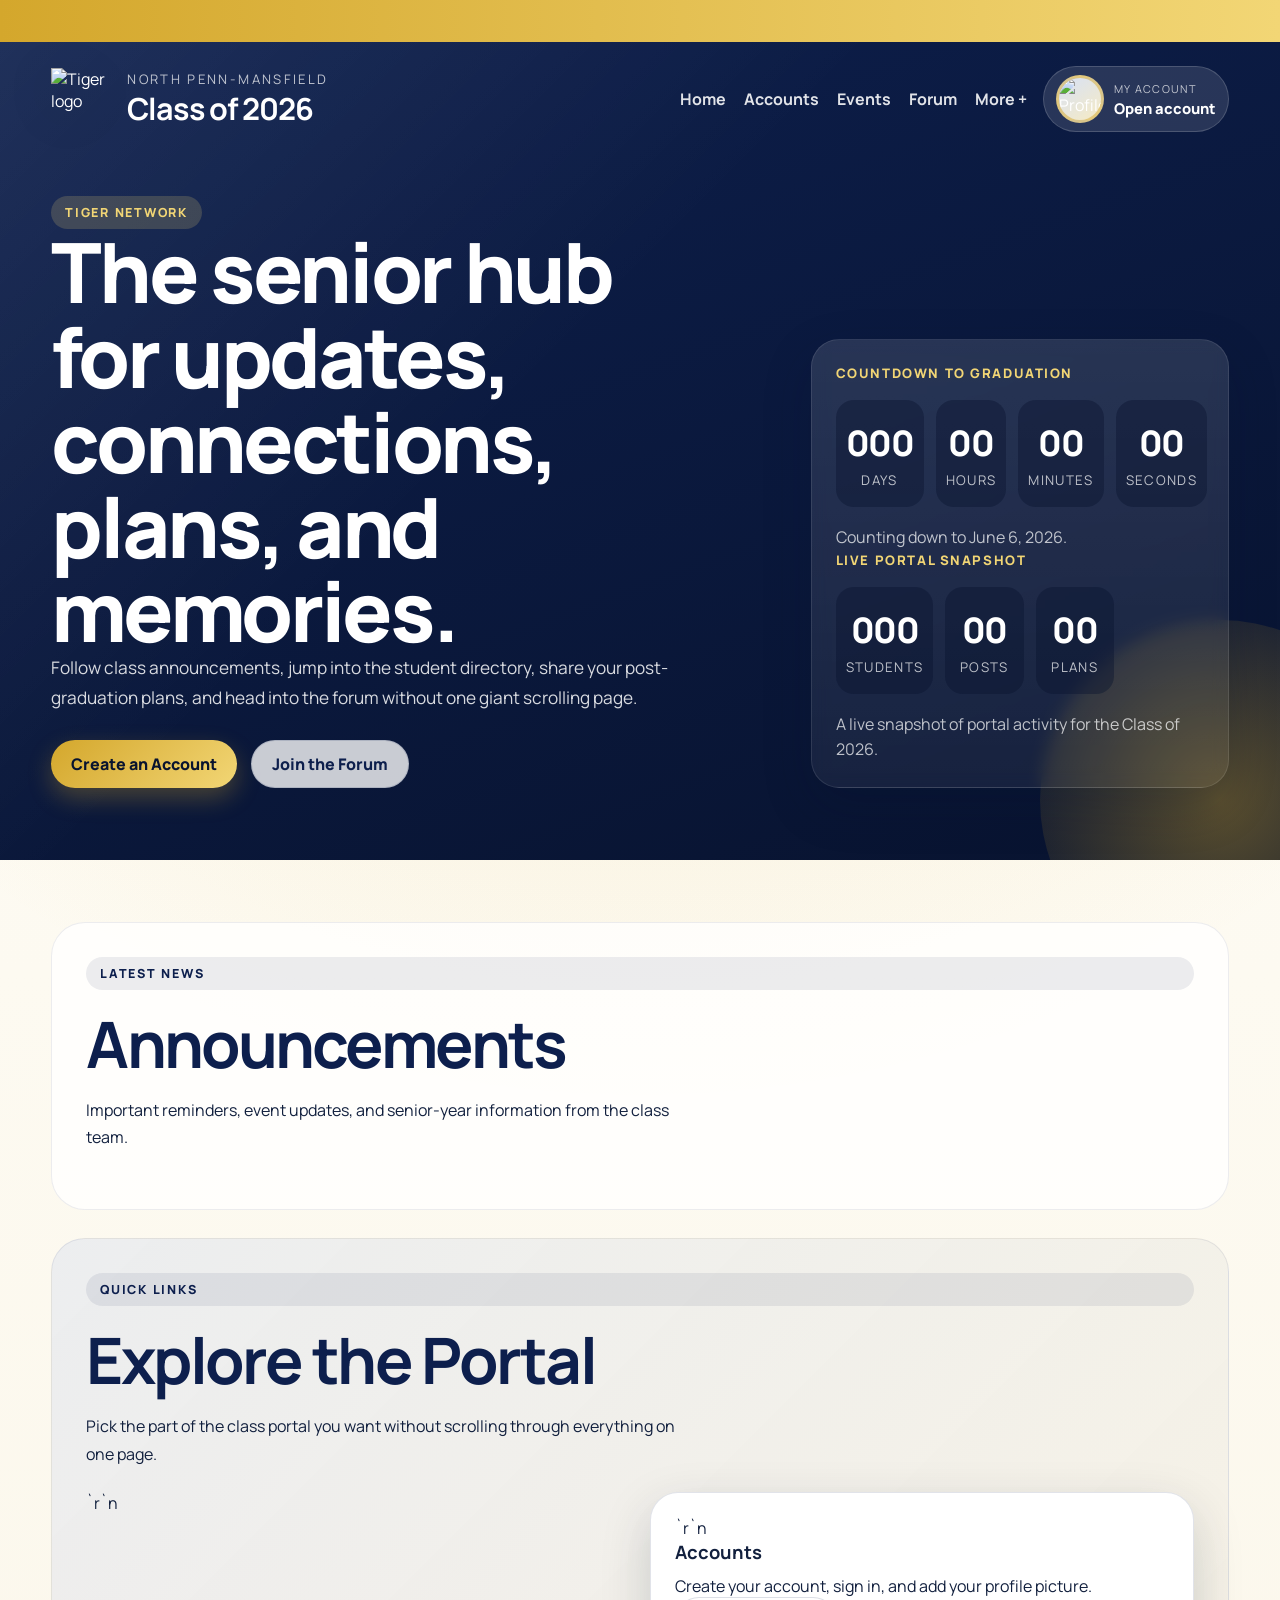
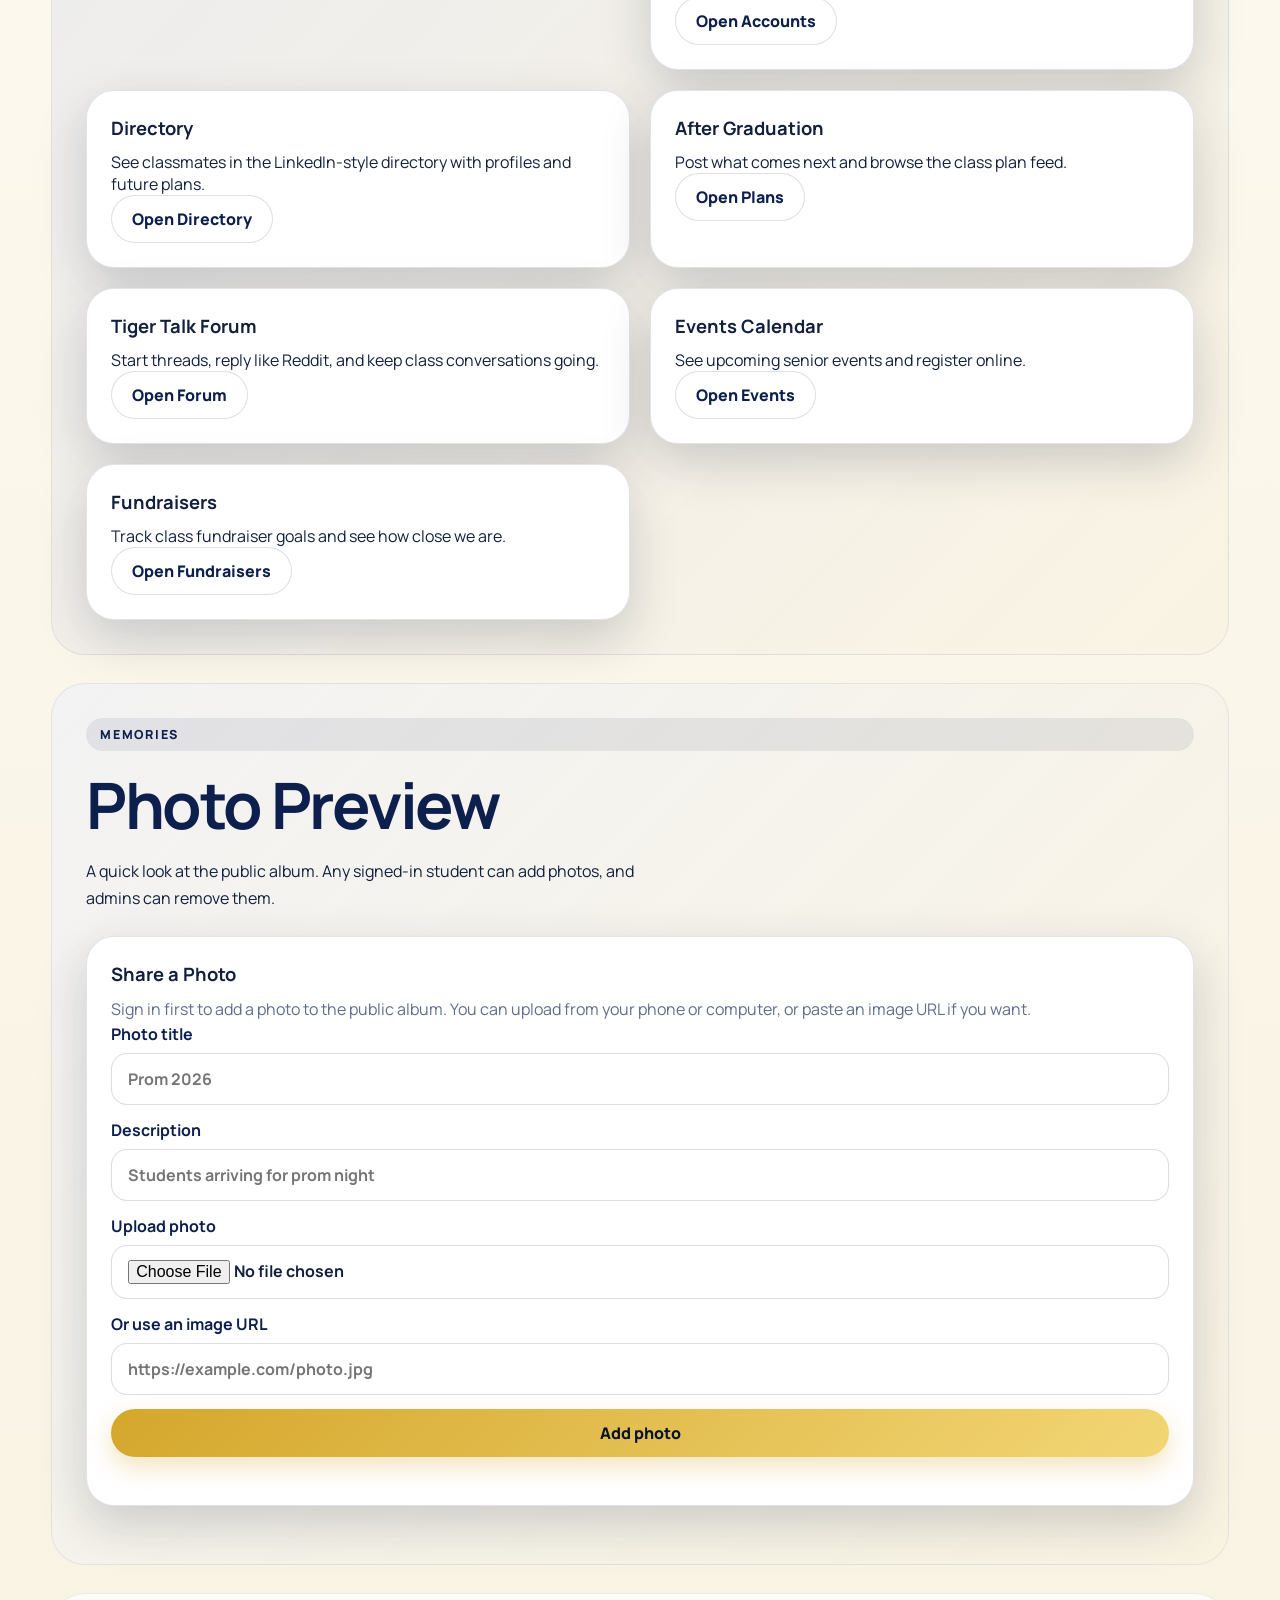
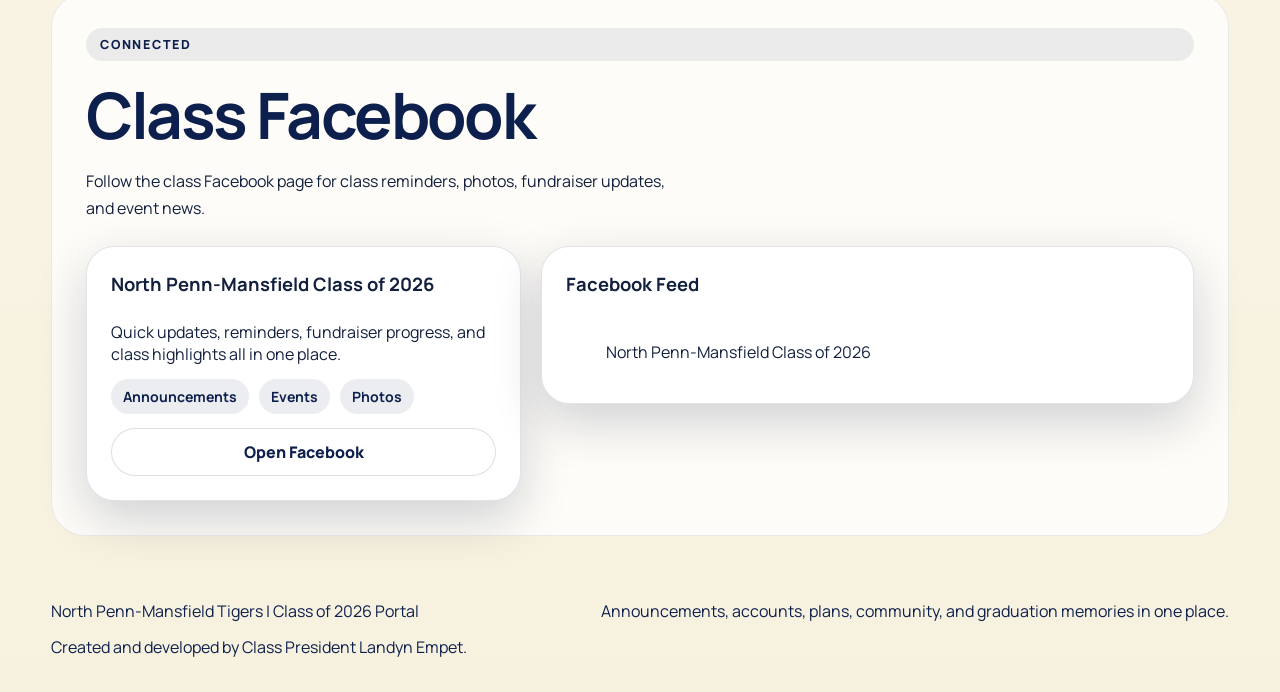
==== index.html @ 7e7d7726 "Initial commit" ====
<!DOCTYPE html>
<html lang="en">
<head>
  <meta charset="UTF-8">
  <meta name="viewport" content="width=device-width, initial-scale=1.0">
  <title>North Penn-Mansfield Class of 2026 Portal</title>
  <link rel="icon" href="https://cdn.creazilla.com/cliparts/20088/tiger-head-clipart-original.png" type="image/png">
  <link rel="preconnect" href="https://fonts.googleapis.com">
  <link rel="preconnect" href="https://fonts.gstatic.com" crossorigin>
  <link href="https://fonts.googleapis.com/css2?family=Manrope:wght@400;500;700;800&display=swap" rel="stylesheet">
  <link rel="stylesheet" href="styles.css">
</head>
<body>
  <div id="fb-root"></div>
  <script async defer crossorigin="anonymous" src="https://connect.facebook.net/en_US/sdk.js#xfbml=1&version=v25.0&appId=APP_ID"></script>
  <div class="page-shell">
    <div class="top-banner">
      <div class="banner-track" id="banner-track">Class of 2026 updates will appear here.</div>
    </div>
    <header class="hero">
      <nav class="topbar">
        <a class="brand" href="index.html">
          <img class="brand-image" src="https://cdn.creazilla.com/cliparts/20088/tiger-head-clipart-original.png" alt="Tiger logo">
          <div>
            <p>North Penn-Mansfield</p>
            <h1>Class of 2026</h1>
          </div>
        </a>
        <div class="topbar-right">
          <div class="nav-links">
            <a href="index.html">Home</a>
            <a href="accounts.html">Accounts</a>
            <a href="events.html">Events</a>
            <a href="forum.html">Forum</a>
            <details class="nav-more">
              <summary>More</summary>
              <div class="nav-more-menu">
                <a href="directory.html">Directory</a>
                <a href="plans.html">After Grad</a>
                <a href="fundraisers.html">Fundraisers</a>
                <a href="officers.html">Class Officers</a>
                <a href="admin.html" class="admin-link hidden">Admin</a>
              </div>
            </details>
          </div>
          <a class="topbar-profile hidden" id="topbar-profile-link" href="accounts.html">
            <img class="profile-avatar small" id="topbar-profile-avatar" src="https://cdn.creazilla.com/cliparts/20088/tiger-head-clipart-original.png" alt="Profile picture">
            <div class="topbar-profile-text">
              <span class="topbar-profile-label">My Account</span>
              <span class="topbar-profile-name" id="topbar-profile-name">Open account</span>
            </div>
          </a>
        </div>
      </nav>

      <section class="hero-content">
        <div class="hero-copy">
          <p class="eyebrow">Tiger Network</p>
          <h2>The senior hub for updates, connections, plans, and memories.</h2>
          <p class="hero-text">
            Follow class announcements, jump into the student directory, share your post-graduation plans,
            and head into the forum without one giant scrolling page.
          </p>
          <div class="hero-actions">
            <a class="button button-primary" href="accounts.html" id="hero-create-account">Create an Account</a>
            <a class="button button-secondary" href="forum.html">Join the Forum</a>
          </div>
        </div>

        <aside class="hero-card">
          <p class="card-label">Countdown To Graduation</p>
          <div class="countdown">
            <div>
              <span id="grad-days">000</span>
              <small>Days</small>
            </div>
            <div>
              <span id="grad-hours">00</span>
              <small>Hours</small>
            </div>
            <div>
              <span id="grad-minutes">00</span>
              <small>Minutes</small>
            </div>
            <div>
              <span id="grad-seconds">00</span>
              <small>Seconds</small>
            </div>
          </div>
          <p class="card-note">Counting down to June 6, 2026.</p>
          <p class="card-label">Live Portal Snapshot</p>
          <div class="countdown portal-stats">
            <div>
              <span id="stat-students">000</span>
              <small>Students</small>
            </div>
            <div>
              <span id="stat-posts">00</span>
              <small>Posts</small>
            </div>
            <div>
              <span id="stat-plans">00</span>
              <small>Plans</small>
            </div>
          </div>
          <p class="card-note">A live snapshot of portal activity for the Class of 2026.</p>
        </aside>
      </section>
    </header>

    <main>
      <section class="section" id="announcements">
        <div class="section-heading">
          <p class="eyebrow">Latest News</p>
          <h3>Announcements</h3>
          <p>Important reminders, event updates, and senior-year information from the class team.</p>
        </div>
        <div class="announcement-grid" id="announcement-list"></div>
      </section>

      <section class="section portal-section">
        <div class="section-heading">
          <p class="eyebrow">Quick Links</p>
          <h3>Explore the Portal</h3>
          <p>Pick the part of the class portal you want without scrolling through everything on one page.</p>
        </div>
        <div class="portal-grid two-up">`r`n          <article class="portal-card">`r`n            <h4>Accounts</h4>
            <p>Create your account, sign in, and add your profile picture.</p>
            <a class="button button-secondary" href="accounts.html">Open Accounts</a>
          </article>
          <article class="portal-card">
            <h4>Directory</h4>
            <p>See classmates in the LinkedIn-style directory with profiles and future plans.</p>
            <a class="button button-secondary" href="directory.html">Open Directory</a>
          </article>
          <article class="portal-card">
            <h4>After Graduation</h4>
            <p>Post what comes next and browse the class plan feed.</p>
            <a class="button button-secondary" href="plans.html">Open Plans</a>
          </article>
          <article class="portal-card">
            <h4>Tiger Talk Forum</h4>
            <p>Start threads, reply like Reddit, and keep class conversations going.</p>
            <a class="button button-secondary" href="forum.html">Open Forum</a>
          </article>
          <article class="portal-card">
            <h4>Events Calendar</h4>
            <p>See upcoming senior events and register online.</p>
            <a class="button button-secondary" href="events.html">Open Events</a>
          </article>
          <article class="portal-card">
            <h4>Fundraisers</h4>
            <p>Track class fundraiser goals and see how close we are.</p>
            <a class="button button-secondary" href="fundraisers.html">Open Fundraisers</a>
          </article>
        </div>
      </section>

      <section class="section album-section">
        <div class="section-heading">
          <p class="eyebrow">Memories</p>
          <h3>Photo Preview</h3>
          <p>A quick look at the public album. Any signed-in student can add photos, and admins can remove them.</p>
        </div>
        <article class="portal-card album-submit-card">
          <h4>Share a Photo</h4>
          <p class="required-note">Sign in first to add a photo to the public album. You can upload from your phone or computer, or paste an image URL if you want.</p>
          <form id="public-album-form" class="admin-form">
            <label>Photo title<input type="text" name="title" placeholder="Prom 2026" required></label>
            <label>Description<input type="text" name="description" placeholder="Students arriving for prom night" required></label>
            <label>Upload photo<input type="file" name="imageFile" accept="image/*"></label>
            <label>Or use an image URL<input type="url" name="imageUrl" placeholder="https://example.com/photo.jpg"></label>
            <button type="submit" class="button button-primary admin-submit">Add photo</button>
          </form>
          <p class="admin-status" id="album-status" aria-live="polite"></p>
        </article>
        <div class="album-grid" id="album-list"></div>
      </section>

      <section class="section">
        <div class="section-heading">
          <p class="eyebrow">Connected</p>
          <h3>Class Facebook</h3>
          <p>Follow the class Facebook page for class reminders, photos, fundraiser updates, and event news.</p>
        </div>
        <div class="portal-grid two-up facebook-layout">
          <article class="portal-card facebook-summary-card">
            <h4>North Penn-Mansfield Class of 2026</h4>
            <p>Quick updates, reminders, fundraiser progress, and class highlights all in one place.</p>
            <div class="facebook-chip-row">
              <span>Announcements</span>
              <span>Events</span>
              <span>Photos</span>
            </div>
            <a class="button button-secondary facebook-open-button" href="https://www.facebook.com/profile.php?id=61573898025906#" target="_blank" rel="noreferrer">Open Facebook</a>
          </article>
          <article class="portal-card facebook-spotlight">
            <h4>Facebook Feed</h4>
            <div class="fb-page" data-href="https://www.facebook.com/profile.php?id=61573898025906#" data-tabs="timeline, events" data-width="1500" data-height="500" data-small-header="false" data-adapt-container-width="true" data-hide-cover="false" data-show-facepile="true"><blockquote cite="https://www.facebook.com/profile.php?id=61573898025906#" class="fb-xfbml-parse-ignore"><a href="https://www.facebook.com/profile.php?id=61573898025906#">North Penn-Mansfield Class of 2026</a></blockquote></div>
            
          </article>
        </div>
      </section>
    </main>

    <footer class="footer">
      <p>North Penn-Mansfield Tigers | Class of 2026 Portal</p>
      <p>Announcements, accounts, plans, community, and graduation memories in one place.</p>
      <p>Created and developed by Class President Landyn Empet.</p>
    </footer>
  </div>

  <script src="https://cdn.jsdelivr.net/npm/@supabase/supabase-js@2/dist/umd/supabase.js"></script>
  <script src="supabase-config.js"></script>
  <script src="script.js"></script>
</body>
</html>
---- styles.css ----
:root {
  --navy: #0d1f4d;
  --navy-deep: #08132f;
  --gold: #d4a72c;
  --gold-soft: #f2d675;
  --white: #ffffff;
  --paper: #fffdf7;
  --text: #12203e;
  --muted: #5f6d8f;
  --line: rgba(13, 31, 77, 0.12);
  --shadow: 0 18px 50px rgba(8, 19, 47, 0.18);
  --radius-lg: 28px;
}

* { box-sizing: border-box; }
html { scroll-behavior: smooth; }
body {
  margin: 0;
  font-family: "Manrope", sans-serif;
  color: var(--text);
  background: radial-gradient(circle at top, rgba(212, 167, 44, 0.24), transparent 28%), linear-gradient(180deg, #fffdf7 0%, #f7f1df 100%);
}

.top-banner {
  overflow: hidden;
  padding: 10px 0;
  background: linear-gradient(90deg, var(--gold), var(--gold-soft));
  color: var(--navy-deep);
  font-weight: 800;
  letter-spacing: 0.04em;
}

.banner-track {
  display: inline-block;
  padding-left: 100%;
  white-space: nowrap;
  animation: marquee 22s linear infinite;
}

@keyframes marquee {
  from { transform: translateX(0); }
  to { transform: translateX(-100%); }
}

a { color: inherit; text-decoration: none; }
button, input, textarea, select { font: inherit; }
.hidden { display: none; }
.page-shell { min-height: 100vh; }

.hero {
  position: relative;
  overflow: hidden;
  padding: 24px clamp(20px, 4vw, 56px) 72px;
  background: linear-gradient(135deg, rgba(255, 255, 255, 0.08), transparent 42%), linear-gradient(160deg, var(--navy) 0%, var(--navy-deep) 100%);
  color: var(--white);
}
.hero::after {
  content: "";
  position: absolute;
  inset: auto -120px -120px auto;
  width: 360px;
  height: 360px;
  border-radius: 50%;
  background: radial-gradient(circle, rgba(212, 167, 44, 0.4), rgba(212, 167, 44, 0));
}
.topbar, .hero-content, main, .footer { position: relative; z-index: 1; }
.topbar {
  display: flex;
  align-items: center;
  justify-content: space-between;
  gap: 20px;
}
.brand {
  display: flex;
  align-items: center;
  gap: 14px;
}

.brand:hover {
  opacity: 0.96;
}
.brand p, .brand h1, .footer p, .section-heading p, .hero-copy p, .portal-card p, .announcement-card p, .album-copy p, .directory-card p, .plan-item p, .forum-post p, .admin-card p { margin: 0; }
.brand-mark {
  display: grid;
  place-items: center;
  width: 58px;
  height: 58px;
  border-radius: 16px;
  background: linear-gradient(145deg, var(--gold) 0%, var(--gold-soft) 100%);
  color: var(--navy-deep);
  font-family: "Manrope", sans-serif;
  font-size: 1.8rem;
  letter-spacing: 0.08em;
}
.brand-image {
  width: 62px;
  height: 62px;
  object-fit: contain;
  filter: drop-shadow(0 10px 22px rgba(0, 0, 0, 0.2));
}
.brand p {
  font-size: 0.82rem;
  letter-spacing: 0.18em;
  text-transform: uppercase;
  opacity: 0.72;
}
.brand h1 {
  font-size: 1.9rem;
  letter-spacing: -0.03em;
}
.topbar-right {
  display: flex;
  align-items: center;
  gap: 16px;
}
.nav-links {
  display: flex;
  flex-wrap: wrap;
  gap: 18px;
  font-weight: 700;
}
.nav-links a { opacity: 0.88; }
.topbar-profile {
  display: inline-flex;
  align-items: center;
  gap: 10px;
  min-width: 0;
  padding: 8px 12px;
  border-radius: 999px;
  background: rgba(255, 255, 255, 0.12);
  border: 1px solid rgba(255, 255, 255, 0.16);
}

.topbar-profile-text {
  display: grid;
  gap: 2px;
  min-width: 0;
}

.topbar-profile-label {
  font-size: 0.68rem;
  letter-spacing: 0.12em;
  text-transform: uppercase;
  color: rgba(255, 255, 255, 0.72);
}

.topbar-profile-name {
  max-width: 150px;
  overflow: hidden;
  text-overflow: ellipsis;
  white-space: nowrap;
  font-size: 0.92rem;
  font-weight: 800;
}
.hero-content {
  display: grid;
  grid-template-columns: minmax(0, 1.4fr) minmax(290px, 0.8fr);
  gap: 28px;
  align-items: end;
  margin-top: 64px;
}
.eyebrow {
  display: inline-block;
  margin-bottom: 14px;
  padding: 8px 14px;
  border-radius: 999px;
  background: rgba(242, 214, 117, 0.18);
  color: var(--gold-soft);
  font-size: 0.78rem;
  font-weight: 800;
  letter-spacing: 0.14em;
  text-transform: uppercase;
}
.hero-copy h2, .section-heading h3 {
  margin: 0;
  font-family: "Manrope", sans-serif;
  letter-spacing: -0.04em;
}
.hero-copy h2 {
  max-width: 11ch;
  font-size: clamp(2.8rem, 7vw, 5.2rem);
  line-height: 1.02;
  font-weight: 800;
}
.hero-text {
  max-width: 58ch;
  margin-top: 18px;
  font-size: 1.08rem;
  line-height: 1.7;
  color: rgba(255, 255, 255, 0.84);
}
.hero-actions {
  display: flex;
  flex-wrap: wrap;
  gap: 14px;
  margin-top: 28px;
}

.button {
  display: inline-flex;
  align-items: center;
  justify-content: center;
  min-height: 48px;
  padding: 0 20px;
  border-radius: 999px;
  font-weight: 800;
  transition: transform 180ms ease, box-shadow 180ms ease, background 180ms ease;
}
.button:hover { transform: translateY(-2px); }
.button-primary {
  border: 0;
  background: linear-gradient(135deg, var(--gold) 0%, var(--gold-soft) 100%);
  color: var(--navy-deep);
  box-shadow: 0 10px 24px rgba(212, 167, 44, 0.3);
  cursor: pointer;
}
.button-secondary {
  border: 1px solid rgba(13, 31, 77, 0.14);
  background: rgba(255, 255, 255, 0.78);
  color: var(--navy);
  cursor: pointer;
}
.hero-card, .announcement-card, .portal-card, .album-card, .directory-card, .plan-item, .forum-post, .admin-card, .account-status-card {
  border-radius: var(--radius-lg);
  box-shadow: var(--shadow);
}
.hero-card {
  padding: 24px;
  background: linear-gradient(180deg, rgba(255, 255, 255, 0.12), rgba(255, 255, 255, 0.06));
  backdrop-filter: blur(8px);
  border: 1px solid rgba(255, 255, 255, 0.1);
}
.card-label, .card-note { margin: 0; }
.card-label, .status-label {
  color: var(--gold-soft);
  font-size: 0.82rem;
  font-weight: 800;
  letter-spacing: 0.12em;
  text-transform: uppercase;
}
.status-label { color: var(--navy); }
.countdown {
  display: grid;
  grid-template-columns: repeat(4, 1fr);
  gap: 12px;
  margin: 18px 0;
}
.countdown div {
  padding: 18px 10px;
  border-radius: 18px;
  background: rgba(8, 19, 47, 0.4);
  text-align: center;
}
.countdown span {
  display: block;
  font-family: "Manrope", sans-serif;
  font-size: 2.2rem;
  letter-spacing: -0.04em;
  font-weight: 800;
}
.countdown small {
  display: block;
  margin-top: 4px;
  color: rgba(255, 255, 255, 0.72);
  text-transform: uppercase;
  letter-spacing: 0.1em;
}
.card-note { color: rgba(255, 255, 255, 0.72); line-height: 1.6; }
main { padding: 34px clamp(20px, 4vw, 56px) 64px; }
.section {
  margin-top: 28px;
  padding: 34px;
  border-radius: 34px;
  background: rgba(255, 255, 255, 0.76);
  border: 1px solid rgba(13, 31, 77, 0.08);
}
.section-heading {
  display: grid;
  gap: 10px;
  margin-bottom: 24px;
}
.section-heading .eyebrow {
  color: var(--navy);
  background: rgba(13, 31, 77, 0.08);
}
.section-heading h3 {
  font-size: clamp(2.3rem, 5vw, 4rem);
  color: var(--navy);
}
.section-heading p:last-child { max-width: 60ch; line-height: 1.7; }
.announcement-grid, .portal-grid, .directory-grid, .album-grid, .admin-grid, .admin-metrics-grid {
  display: grid;
  gap: 20px;
}
.announcement-grid { grid-template-columns: repeat(3, minmax(0, 1fr)); }
.announcement-card, .portal-card, .directory-card, .album-card, .plan-item, .forum-post, .admin-card, .account-status-card {
  padding: 24px;
  background: var(--white);
}
.announcement-card.featured {
  background: linear-gradient(160deg, var(--navy) 0%, #17336f 100%);
  color: var(--white);
}
.tag {
  display: inline-flex;
  margin-bottom: 16px;
  padding: 7px 12px;
  border-radius: 999px;
  background: rgba(212, 167, 44, 0.16);
  color: var(--gold);
  font-size: 0.78rem;
  font-weight: 800;
  letter-spacing: 0.08em;
  text-transform: uppercase;
}

.user-flair {
  display: inline-flex;
  align-items: center;
  margin-left: 8px;
  padding: 4px 10px;
  border-radius: 999px;
  background: rgba(13, 31, 77, 0.1);
  color: var(--navy);
  font-size: 0.72rem;
  font-weight: 800;
  letter-spacing: 0.08em;
  text-transform: uppercase;
}
.portal-section { background: linear-gradient(135deg, rgba(13, 31, 77, 0.08), rgba(212, 167, 44, 0.12)), rgba(255, 255, 255, 0.86); }
.account-status-card {
  display: flex;
  align-items: center;
  justify-content: space-between;
  gap: 16px;
  margin-bottom: 20px;
}
.account-status-main {
  display: flex;
  align-items: center;
  gap: 16px;
}
.account-status-card h4, .portal-card h4, .directory-card h4, .album-copy h4, .plan-item h4, .forum-post h4, .admin-card h4, .announcement-card h4 {
  margin: 0 0 10px;
  font-size: 1.15rem;
}
.portal-card, .directory-card, .album-card, .plan-item, .forum-post { border: 1px solid var(--line); }
.two-up { grid-template-columns: repeat(2, minmax(0, 1fr)); }
.forum-layout { grid-template-columns: minmax(280px, 0.85fr) minmax(0, 1.15fr); }
.admin-form {
  display: grid;
  gap: 14px;
}
.admin-form label {
  display: grid;
  gap: 8px;
  font-weight: 700;
  color: var(--navy);
}

.required-note {
  color: var(--muted);
  line-height: 1.6;
  margin-bottom: 14px;
}
.admin-form input, .admin-form textarea, .admin-form select {
  width: 100%;
  padding: 14px 16px;
  border: 1px solid rgba(13, 31, 77, 0.15);
  border-radius: 16px;
  color: var(--text);
  background: rgba(255, 255, 255, 0.94);
}
.admin-form textarea { resize: vertical; min-height: 120px; }
.checkbox-row { grid-template-columns: auto 1fr; align-items: center; }
.checkbox-row input { width: 18px; height: 18px; margin: 0; }
.split-section { background: linear-gradient(135deg, rgba(212, 167, 44, 0.12), transparent 48%), rgba(255, 255, 255, 0.88); }
.directory-grid { grid-template-columns: repeat(3, minmax(0, 1fr)); }
.directory-card { position: relative; overflow: hidden; }
.directory-card::before {
  content: "";
  position: absolute;
  inset: 0 auto 0 0;
  width: 8px;
  background: linear-gradient(180deg, var(--gold), var(--navy));
}
.profile-row {
  display: flex;
  align-items: center;
  gap: 14px;
}
.profile-avatar {
  width: 60px;
  height: 60px;
  border-radius: 50%;
  object-fit: cover;
  flex: 0 0 auto;
  border: 3px solid rgba(212, 167, 44, 0.5);
  background: linear-gradient(145deg, #d7e1f7, #f6ebc4);
}

.profile-avatar.uploading {
  opacity: 0.65;
}
.profile-avatar.small {
  width: 48px;
  height: 48px;
}
.directory-meta {
  display: grid;
  gap: 8px;
  margin-top: 16px;
  color: var(--muted);
  line-height: 1.6;
}
.album-section { background: linear-gradient(135deg, rgba(13, 31, 77, 0.05), rgba(212, 167, 44, 0.12)), rgba(255, 255, 255, 0.84); }
.album-grid { grid-template-columns: repeat(3, minmax(0, 1fr)); }
.album-submit-card { margin-bottom: 24px; }
.profile-edit-grid {
  display: grid;
  gap: 20px;
}

.mini-grid {
  display: grid;
  gap: 20px;
  grid-template-columns: repeat(2, minmax(0, 1fr));
}
.album-card { overflow: hidden; }
.album-image {
  width: 100%;
  aspect-ratio: 4 / 3;
  object-fit: cover;
  display: block;
  border-radius: 18px;
  background: linear-gradient(145deg, #d7e1f7, #f6ebc4);
}
.album-copy { padding-top: 18px; }
.album-actions {
  display: flex;
  justify-content: flex-end;
  margin-top: 14px;
}
.album-meta, .plan-meta, .forum-meta {
  margin-top: 14px;
  font-size: 0.88rem;
  font-weight: 800;
  color: var(--navy);
}
.fundraiser-progress {
  width: 100%;
  height: 16px;
  overflow: hidden;
  border-radius: 999px;
  background: rgba(13, 31, 77, 0.12);
}

.fundraiser-progress-bar {
  height: 100%;
  border-radius: inherit;
  background: linear-gradient(90deg, var(--gold), #f4db88);
}

.fundraiser-stats, .event-meta-list {
  display: flex;
  flex-wrap: wrap;
  gap: 10px 18px;
  margin-top: 14px;
  color: var(--navy);
  font-weight: 700;
}

.embed-frame {
  width: 100%;
  min-height: 520px;
  border: 1px solid var(--line);
  border-radius: 22px;
  background: rgba(255, 255, 255, 0.9);
}
.facebook-frame {
  min-height: 700px;
}

.social-links {
  display: grid;
  gap: 18px;
  grid-template-columns: repeat(auto-fit, minmax(220px, 1fr));
}

.social-card {
  padding: 22px;
  border-radius: 24px;
  border: 1px solid var(--line);
  background: rgba(255, 255, 255, 0.82);
  box-shadow: var(--shadow);
}
.after-grad { background: linear-gradient(180deg, rgba(13, 31, 77, 0.06), rgba(13, 31, 77, 0.02)), rgba(255, 255, 255, 0.84); }
.plan-feed, .forum-feed, .moderation-list, .control-stack { display: grid; gap: 14px; }
.plan-item, .forum-post { padding: 18px 20px; }
.forum-section { background: linear-gradient(135deg, rgba(13, 31, 77, 0.09), rgba(212, 167, 44, 0.12)), rgba(255, 255, 255, 0.88); }
.forum-post-header {
  display: flex;
  align-items: center;
  justify-content: space-between;
  gap: 12px;
  margin-bottom: 12px;
}
.forum-actions {
  display: flex;
  flex-wrap: wrap;
  gap: 12px;
  margin-top: 14px;
}

.danger-action {
  color: #a52626;
}
.forum-replies {
  display: grid;
  gap: 12px;
  margin-top: 16px;
  padding-top: 14px;
  border-top: 1px solid var(--line);
}
.reply-item {
  padding: 14px;
  border-radius: 16px;
  background: var(--paper);
  border: 1px solid var(--line);
}
.reply-head {
  display: flex;
  align-items: center;
  gap: 10px;
  margin-bottom: 10px;
}
.reply-meta {
  font-size: 0.88rem;
  font-weight: 800;
  color: var(--navy);
}
.reply-form-inline {
  display: grid;
  gap: 10px;
  margin-top: 14px;
}
.reply-form-inline textarea {
  min-height: 90px;
}
.text-action {
  padding: 0;
  border: 0;
  background: transparent;
  color: var(--navy);
  font-weight: 800;
  cursor: pointer;
}
.admin-section { background: linear-gradient(135deg, rgba(13, 31, 77, 0.08), rgba(212, 167, 44, 0.14)), rgba(255, 255, 255, 0.9); }
.admin-lockup, .admin-content { display: grid; gap: 20px; }
.admin-hidden { display: none; }
.admin-login-card { max-width: 560px; }
.admin-copy { line-height: 1.7; }
.admin-header-row {
  display: flex;
  flex-wrap: wrap;
  align-items: center;
  justify-content: space-between;
  gap: 14px;
}
.admin-metrics-grid { grid-template-columns: repeat(4, minmax(0, 1fr)); }
.metric-card h4 { margin-top: 10px; margin-bottom: 8px; font-size: 1.5rem; }
.report-item {
  padding: 16px;
  border: 1px solid var(--line);
  border-radius: 16px;
  background: var(--paper);
}
.report-actions {
  display: flex;
  gap: 12px;
  margin-top: 12px;
}

.admin-user-card {
  padding: 16px;
  border: 1px solid var(--line);
  border-radius: 16px;
  background: var(--paper);
}

.admin-user-actions {
  display: flex;
  flex-wrap: wrap;
  gap: 10px;
  margin-top: 12px;
}

.admin-user-meta {
  margin-top: 8px;
  color: var(--muted);
  line-height: 1.5;
}

.inline-form {
  display: grid;
  gap: 10px;
  margin-top: 12px;
}

.report-form,
.ban-form {
  display: none;
}

.report-form.active,
.ban-form.active {
  display: grid;
}

.ban-overlay {
  position: fixed;
  inset: 0;
  z-index: 9999;
  display: grid;
  place-items: center;
  padding: 24px;
  background: rgba(8, 19, 47, 0.94);
}

.ban-card {
  max-width: 620px;
  padding: 32px;
  border-radius: 28px;
  background: #fffdf7;
  color: var(--navy);
  text-align: center;
  box-shadow: var(--shadow);
}

.ban-countdown {
  margin: 18px 0;
  font-family: "Manrope", sans-serif;
  font-size: clamp(2.5rem, 8vw, 4.5rem);
  letter-spacing: -0.04em;
  font-weight: 800;
}
.admin-toolbar {
  display: flex;
  flex-wrap: wrap;
  align-items: center;
  gap: 14px;
}
.admin-status {
  min-height: 24px;
  font-weight: 700;
  color: var(--navy);
}
.empty-state {
  padding: 22px;
  border: 1px dashed rgba(13, 31, 77, 0.22);
  border-radius: 18px;
  background: rgba(255, 255, 255, 0.7);
  color: var(--muted);
}
.footer {
  display: flex;
  flex-wrap: wrap;
  justify-content: space-between;
  gap: 14px;
  padding: 0 clamp(20px, 4vw, 56px) 34px;
  color: var(--navy);
}
@media (max-width: 1100px) {
  .announcement-grid, .directory-grid, .album-grid, .admin-metrics-grid { grid-template-columns: repeat(2, minmax(0, 1fr)); }
}
@media (max-width: 980px) {
  .topbar, .hero-content, .announcement-grid, .two-up, .forum-layout, .directory-grid, .album-grid, .admin-grid, .admin-metrics-grid { grid-template-columns: 1fr; }
  .topbar { display: grid; }
  .topbar-right { display: grid; gap: 12px; }
  .nav-links { gap: 12px; }
  .nav-more-menu { position: static; margin-top: 10px; }
  .mini-grid { grid-template-columns: 1fr; }
}
@media (max-width: 640px) {
  .hero { padding-bottom: 48px; }
  .hero-copy h2 { max-width: 100%; }
  .section { padding: 24px 20px; }
  .account-status-card, .forum-post-header, .admin-header-row, .footer { display: grid; }
  .countdown { grid-template-columns: repeat(2, minmax(0, 1fr)); }
}

.nav-links {
  align-items: center;
}

.nav-more {
  position: relative;
}

.nav-more summary {
  list-style: none;
  cursor: pointer;
  opacity: 0.88;
}

.nav-more summary::-webkit-details-marker {
  display: none;
}

.nav-more summary::after {
  content: " +";
}

.nav-more[open] summary::after {
  content: " -";
}

.nav-more-menu {
  position: absolute;
  top: calc(100% + 10px);
  right: 0;
  min-width: 210px;
  display: grid;
  gap: 10px;
  padding: 14px;
  border-radius: 18px;
  background: rgba(8, 19, 47, 0.96);
  border: 1px solid rgba(255, 255, 255, 0.1);
  box-shadow: var(--shadow);
}

.nav-more-menu a {
  color: var(--white);
}

.facebook-spotlight {
  display: grid;
  gap: 18px;
}

.facebook-highlight-card {
  padding: 22px;
  border-radius: 24px;
  border: 1px solid var(--line);
  background: linear-gradient(135deg, rgba(13, 31, 77, 0.06), rgba(212, 167, 44, 0.14));
}

.officer-card img {
  width: 100%;
  max-width: 220px;
  aspect-ratio: 1 / 1;
  object-fit: cover;
  border-radius: 24px;
  margin-bottom: 16px;
  box-shadow: var(--shadow);
}






.nav-more-menu {
  z-index: 40;
}

.nav-more-menu a {
  display: block;
  pointer-events: auto;
}

.topbar {
  position: relative;
  z-index: 25;
}

.topbar-right,
.nav-links,
.nav-more {
  position: relative;
}

.nav-more-menu {
  z-index: 200;
}

.facebook-summary-card {
  align-content: start;
  gap: 14px;
  max-width: 440px;
}

.facebook-chip-row {
  display: flex;
  flex-wrap: wrap;
  gap: 10px;
}

.facebook-chip-row span {
  display: inline-flex;
  align-items: center;
  padding: 8px 12px;
  border-radius: 999px;
  background: rgba(13, 31, 77, 0.08);
  color: var(--navy);
  font-size: 0.88rem;
  font-weight: 700;
}

.facebook-open-button {
  width: auto;
  align-self: start;
  padding: 10px 16px;
}

.fb-page span,
.fb-page iframe {
  max-width: 100% !important;
}
.facebook-layout {
  grid-template-columns: minmax(300px, 0.8fr) minmax(0, 1.2fr);
  align-items: start;
}

.facebook-summary-card {
  display: grid;
  align-self: start;
  min-height: 0;
  height: fit-content;
  max-width: none;
}

.facebook-spotlight {
  align-content: start;
}

.facebook-spotlight .fb-page {
  display: block;
  width: 100%;
}

.facebook-spotlight .fb-page span,
.facebook-spotlight .fb-page iframe {
  width: 100% !important;
}

@media (max-width: 980px) {
  .facebook-layout {
    grid-template-columns: 1fr;
  }
}
.officer-card img {
  object-position: center center;
  display: block;
  margin-left: auto;
  margin-right: auto;
}
.signup-success-overlay {
  position: fixed;
  inset: 0;
  z-index: 10000;
  display: grid;
  place-items: center;
  padding: 24px;
  background: rgba(8, 19, 47, 0.88);
}

.signup-success-card {
  width: min(100%, 620px);
  padding: 34px;
  border-radius: 28px;
  background: #fffdf7;
  color: var(--navy);
  text-align: center;
  box-shadow: var(--shadow);
  display: grid;
  gap: 16px;
}

.signup-success-card h3 {
  margin: 0;
  font-size: clamp(2rem, 4vw, 2.8rem);
  letter-spacing: -0.04em;
}

.signup-success-card p {
  margin: 0;
  line-height: 1.7;
}
.banned-page-card {
  max-width: 760px;
  margin: 48px auto;
}
.signup-success-overlay.hidden {
  display: none;
}
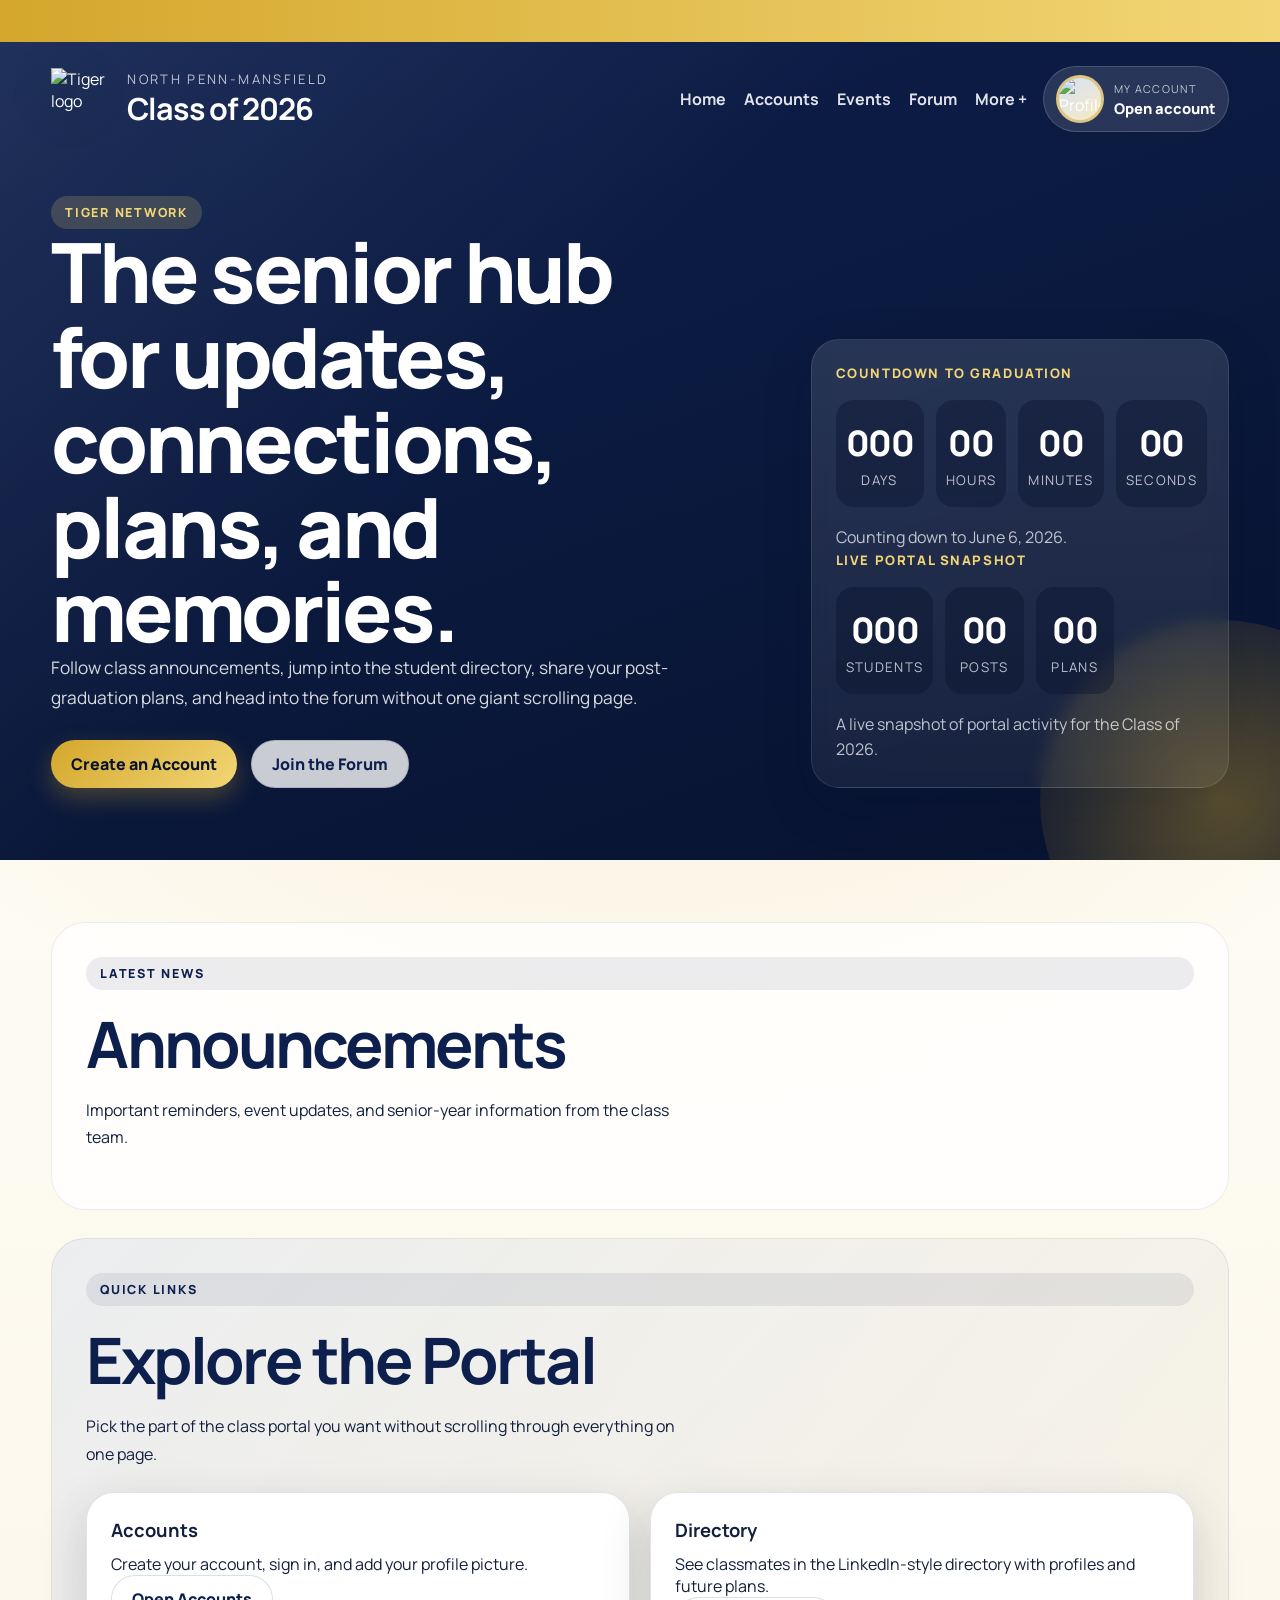
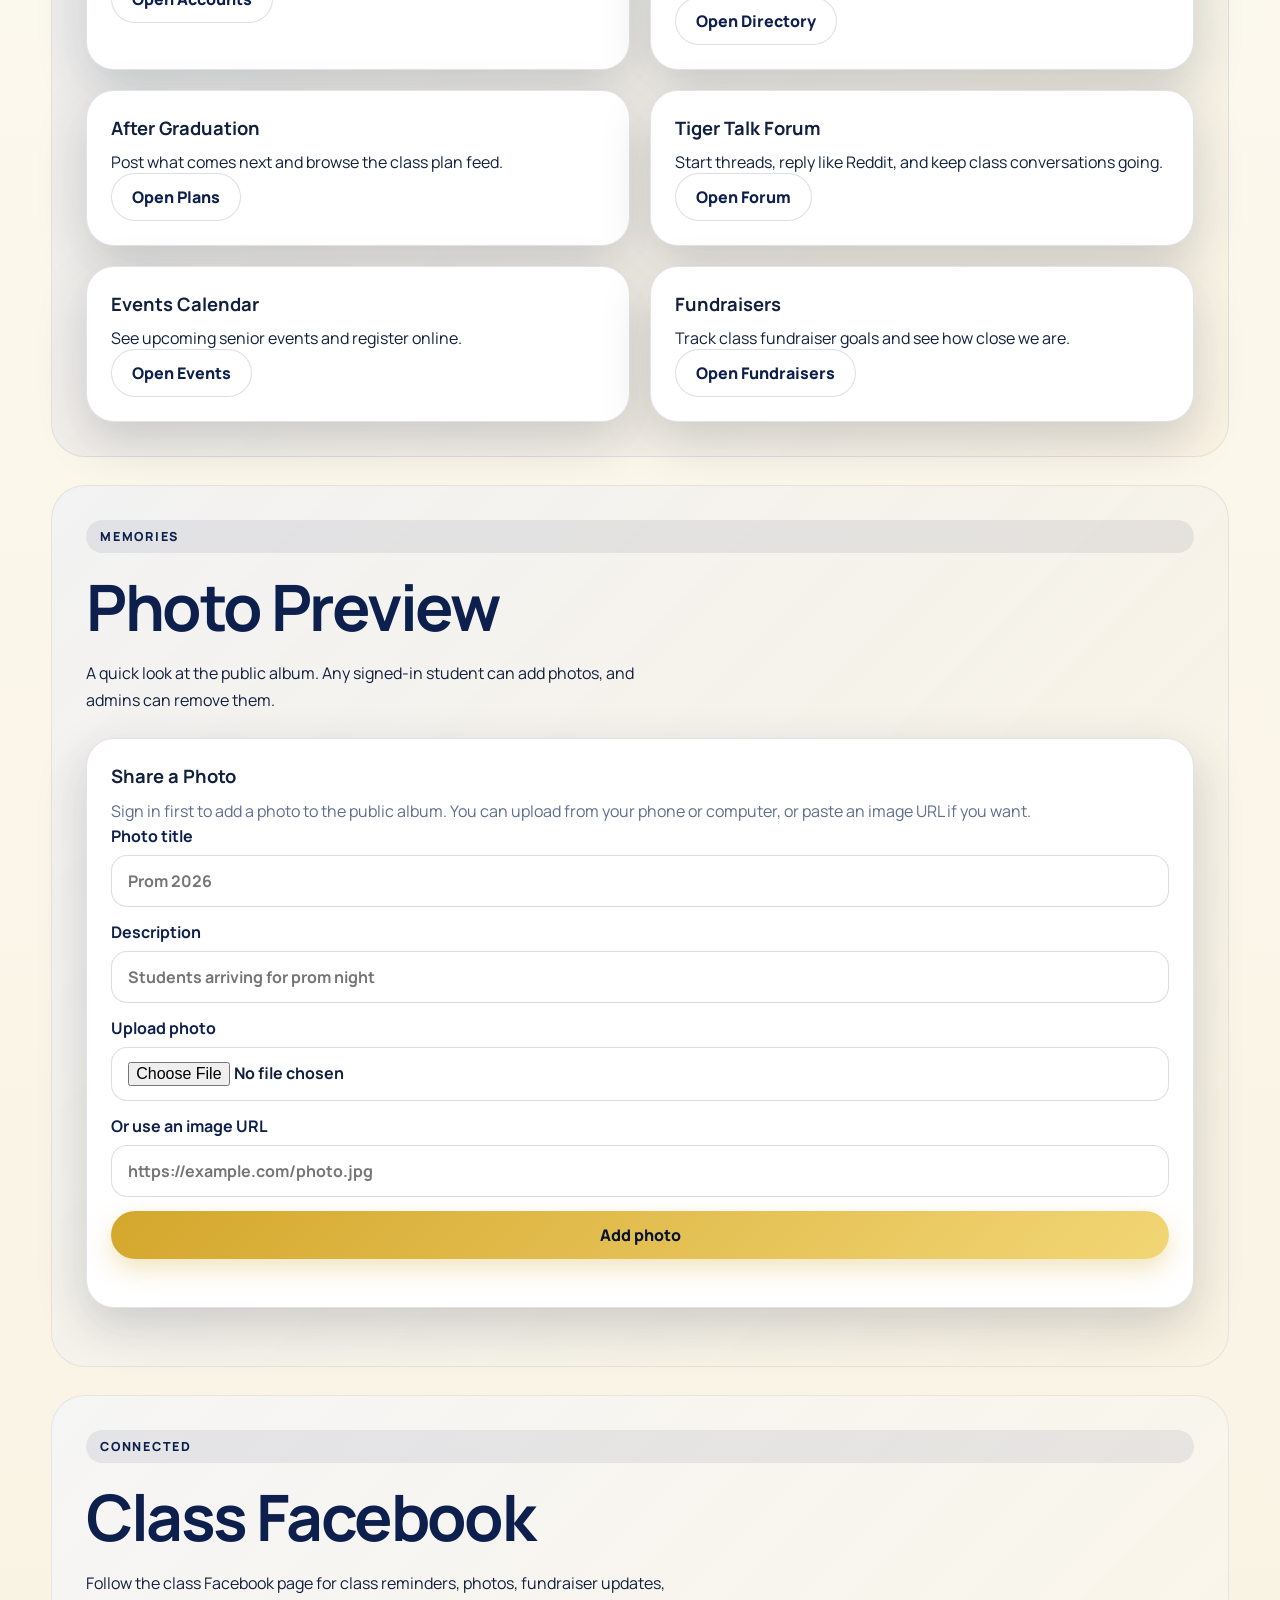
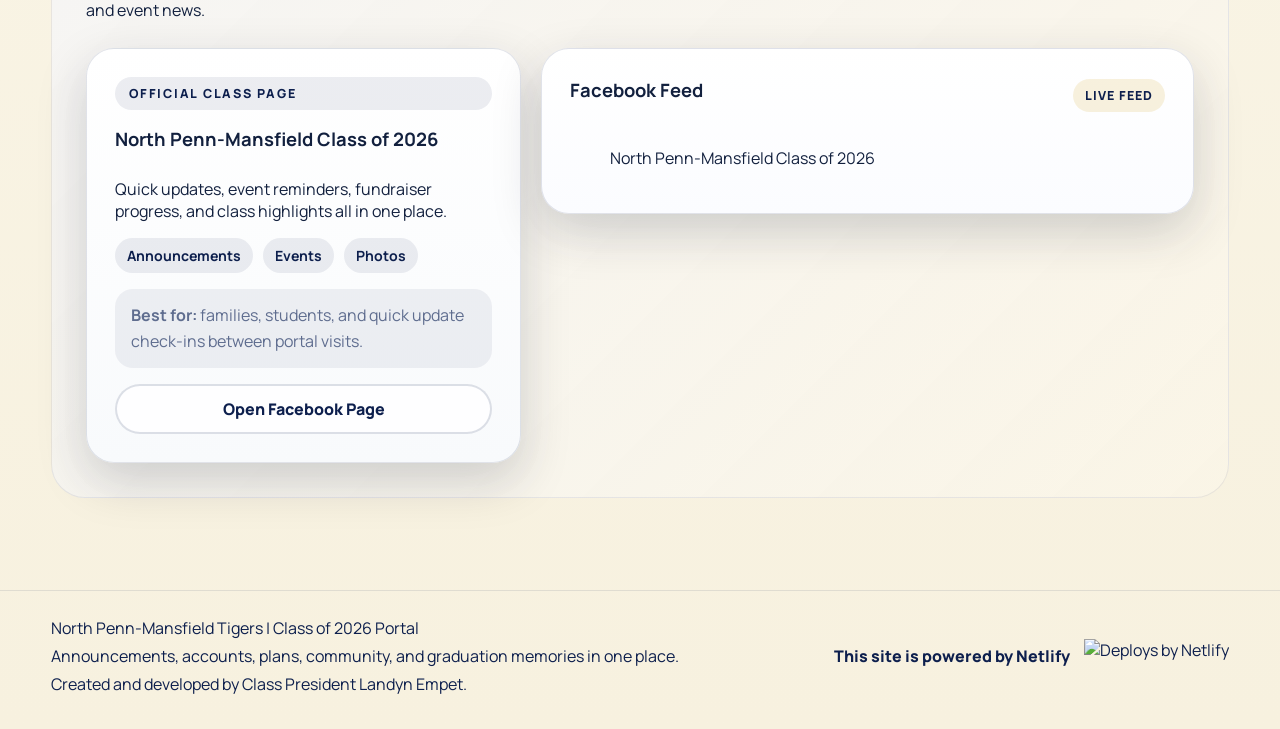
==== commit 1bf2c62a: "0.1 The stray `r`n text is removed from the homepage in index.html (line 127). The Facebook section " ====
--- a/index.html
+++ b/index.html
@@ -124,7 +124,9 @@
           <h3>Explore the Portal</h3>
           <p>Pick the part of the class portal you want without scrolling through everything on one page.</p>
         </div>
-        <div class="portal-grid two-up">`r`n          <article class="portal-card">`r`n            <h4>Accounts</h4>
+        <div class="portal-grid two-up">
+          <article class="portal-card">
+            <h4>Accounts</h4>
             <p>Create your account, sign in, and add your profile picture.</p>
             <a class="button button-secondary" href="accounts.html">Open Accounts</a>
           </article>
@@ -177,7 +179,7 @@
         <div class="album-grid" id="album-list"></div>
       </section>
 
-      <section class="section">
+      <section class="section facebook-section">
         <div class="section-heading">
           <p class="eyebrow">Connected</p>
           <h3>Class Facebook</h3>
@@ -185,28 +187,42 @@
         </div>
         <div class="portal-grid two-up facebook-layout">
           <article class="portal-card facebook-summary-card">
+            <p class="eyebrow eyebrow-dark">Official Class Page</p>
             <h4>North Penn-Mansfield Class of 2026</h4>
-            <p>Quick updates, reminders, fundraiser progress, and class highlights all in one place.</p>
+            <p>Quick updates, event reminders, fundraiser progress, and class highlights all in one place.</p>
             <div class="facebook-chip-row">
               <span>Announcements</span>
               <span>Events</span>
               <span>Photos</span>
             </div>
-            <a class="button button-secondary facebook-open-button" href="https://www.facebook.com/profile.php?id=61573898025906#" target="_blank" rel="noreferrer">Open Facebook</a>
+            <div class="facebook-summary-note">
+              <strong>Best for:</strong> families, students, and quick update check-ins between portal visits.
+            </div>
+            <a class="button button-secondary facebook-open-button" href="https://www.facebook.com/profile.php?id=61573898025906#" target="_blank" rel="noreferrer">Open Facebook Page</a>
           </article>
           <article class="portal-card facebook-spotlight">
-            <h4>Facebook Feed</h4>
+            <div class="facebook-feed-head">
+              <h4>Facebook Feed</h4>
+              <span class="facebook-live-pill">Live Feed</span>
+            </div>
             <div class="fb-page" data-href="https://www.facebook.com/profile.php?id=61573898025906#" data-tabs="timeline, events" data-width="1500" data-height="500" data-small-header="false" data-adapt-container-width="true" data-hide-cover="false" data-show-facepile="true"><blockquote cite="https://www.facebook.com/profile.php?id=61573898025906#" class="fb-xfbml-parse-ignore"><a href="https://www.facebook.com/profile.php?id=61573898025906#">North Penn-Mansfield Class of 2026</a></blockquote></div>
-            
           </article>
         </div>
       </section>
     </main>
 
     <footer class="footer">
-      <p>North Penn-Mansfield Tigers | Class of 2026 Portal</p>
-      <p>Announcements, accounts, plans, community, and graduation memories in one place.</p>
-      <p>Created and developed by Class President Landyn Empet.</p>
+      <div class="footer-main">
+        <p>North Penn-Mansfield Tigers | Class of 2026 Portal</p>
+        <p>Announcements, accounts, plans, community, and graduation memories in one place.</p>
+        <p>Created and developed by Class President Landyn Empet.</p>
+      </div>
+      <div class="footer-meta">
+        <a class="footer-netlify" href="https://www.netlify.com" target="_blank" rel="noreferrer">This site is powered by Netlify</a>
+        <a class="footer-badge" href="https://www.netlify.com" target="_blank" rel="noreferrer">
+          <img src="https://www.netlify.com/assets/badges/netlify-badge-color-accent.svg" alt="Deploys by Netlify">
+        </a>
+      </div>
     </footer>
   </div>
 
--- a/styles.css
+++ b/styles.css
@@ -893,4 +893,110 @@
 }
 .signup-success-overlay.hidden {
   display: none;
+}
+.footer {
+  align-items: center;
+  border-top: 1px solid rgba(13, 31, 77, 0.1);
+  margin-top: 28px;
+  padding-top: 26px;
+}
+
+.footer-main {
+  display: grid;
+  gap: 6px;
+}
+
+.footer-meta {
+  display: flex;
+  flex-wrap: wrap;
+  align-items: center;
+  gap: 14px;
+}
+
+.footer-netlify {
+  font-weight: 800;
+  color: var(--navy);
+}
+
+.footer-netlify:hover {
+  text-decoration: underline;
+}
+
+.footer-badge img {
+  height: 34px;
+  width: auto;
+  display: block;
+}
+
+.facebook-section {
+  background: linear-gradient(135deg, rgba(13, 31, 77, 0.04), rgba(212, 167, 44, 0.1)), rgba(255, 255, 255, 0.88);
+}
+
+.eyebrow-dark {
+  background: rgba(13, 31, 77, 0.08);
+  color: var(--navy);
+}
+
+.facebook-summary-card {
+  gap: 16px;
+  padding: 28px;
+  background: linear-gradient(180deg, #ffffff 0%, #f8fafc 100%);
+}
+
+.facebook-summary-note {
+  padding: 14px 16px;
+  border-radius: 18px;
+  background: rgba(13, 31, 77, 0.06);
+  color: var(--muted);
+  line-height: 1.6;
+}
+
+.facebook-open-button {
+  padding: 12px 20px;
+  border-width: 2px;
+}
+
+.facebook-feed-head {
+  display: flex;
+  align-items: center;
+  justify-content: space-between;
+  gap: 12px;
+}
+
+.facebook-live-pill {
+  display: inline-flex;
+  align-items: center;
+  padding: 8px 12px;
+  border-radius: 999px;
+  background: rgba(212, 167, 44, 0.16);
+  color: var(--navy);
+  font-size: 0.78rem;
+  font-weight: 800;
+  letter-spacing: 0.08em;
+  text-transform: uppercase;
+}
+
+.facebook-spotlight {
+  padding: 28px;
+  background: linear-gradient(180deg, #ffffff 0%, #fbfcff 100%);
+}
+
+.facebook-spotlight .fb-page {
+  border-radius: 22px;
+  overflow: hidden;
+}
+
+.facebook-spotlight .fb-page iframe {
+  min-height: 560px !important;
+}
+
+@media (max-width: 980px) {
+  .footer-meta {
+    justify-content: flex-start;
+  }
+
+  .facebook-feed-head {
+    align-items: flex-start;
+    flex-direction: column;
+  }
 }
